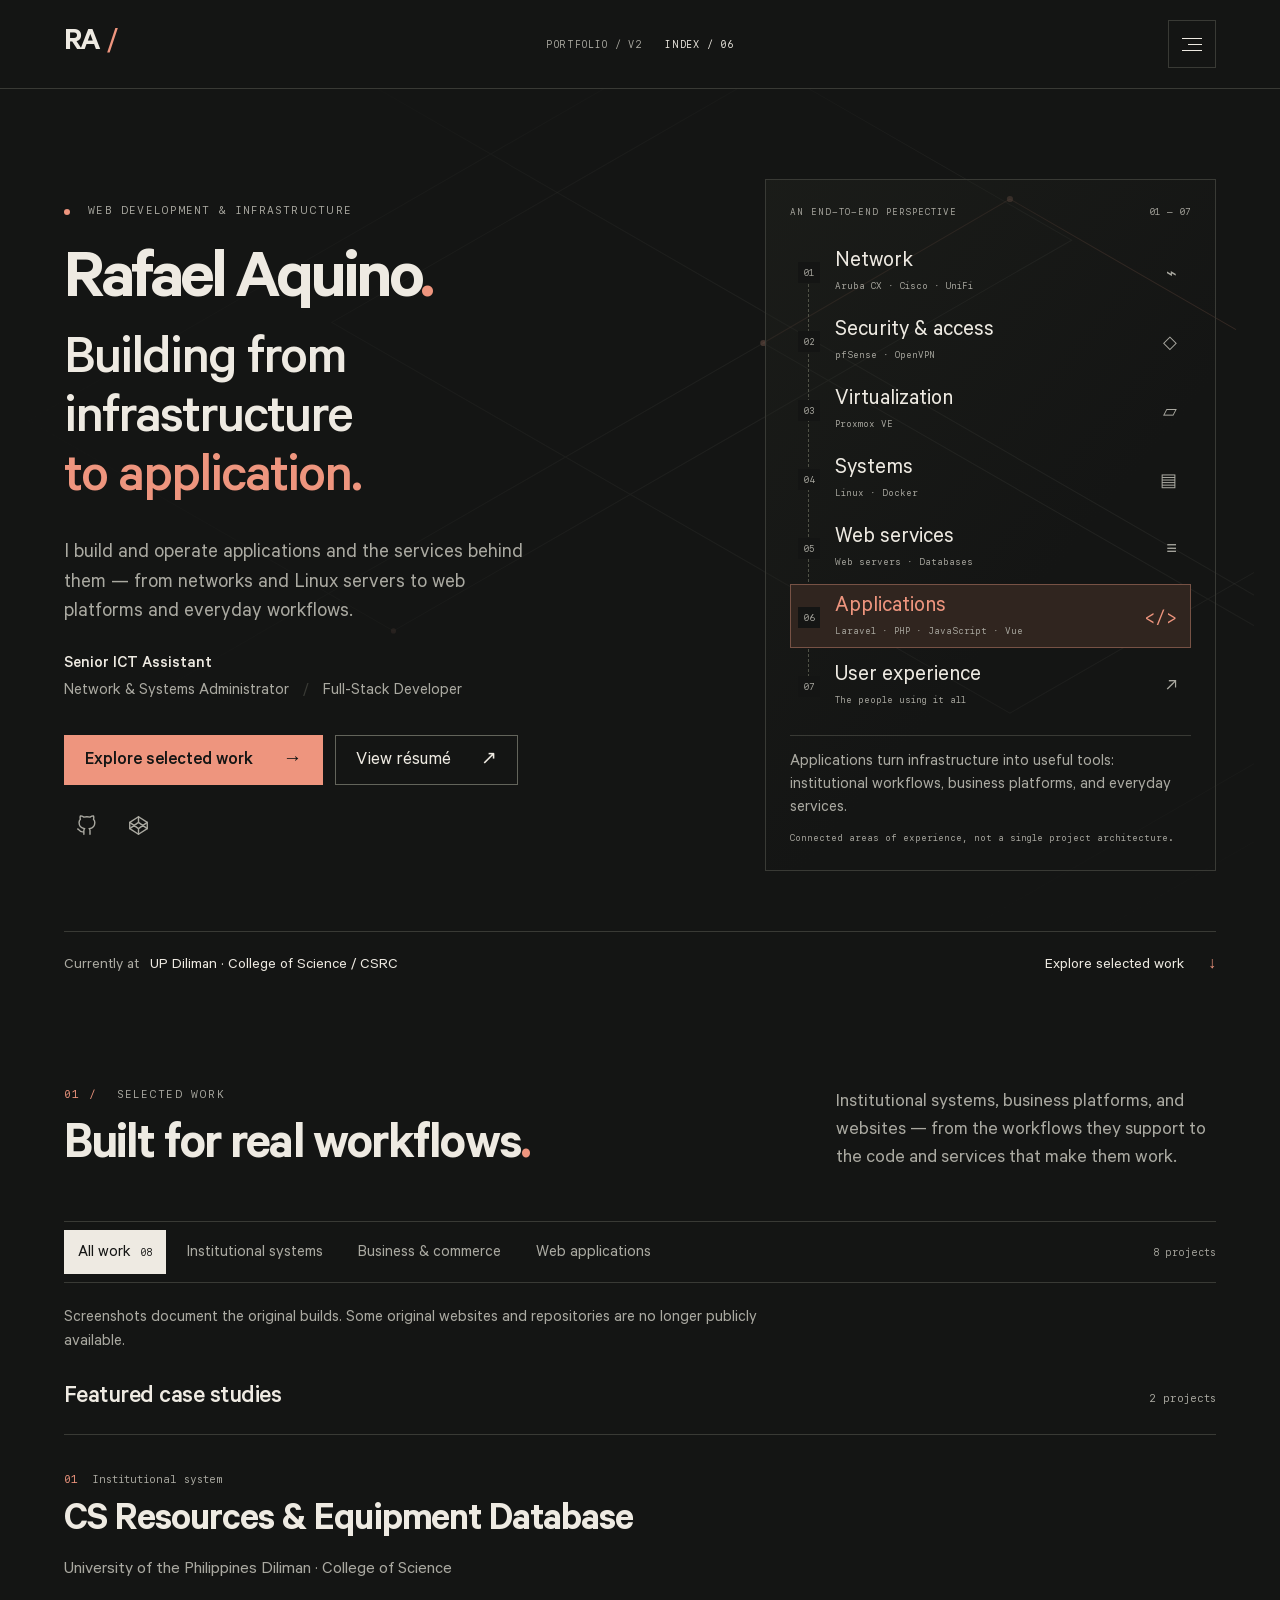
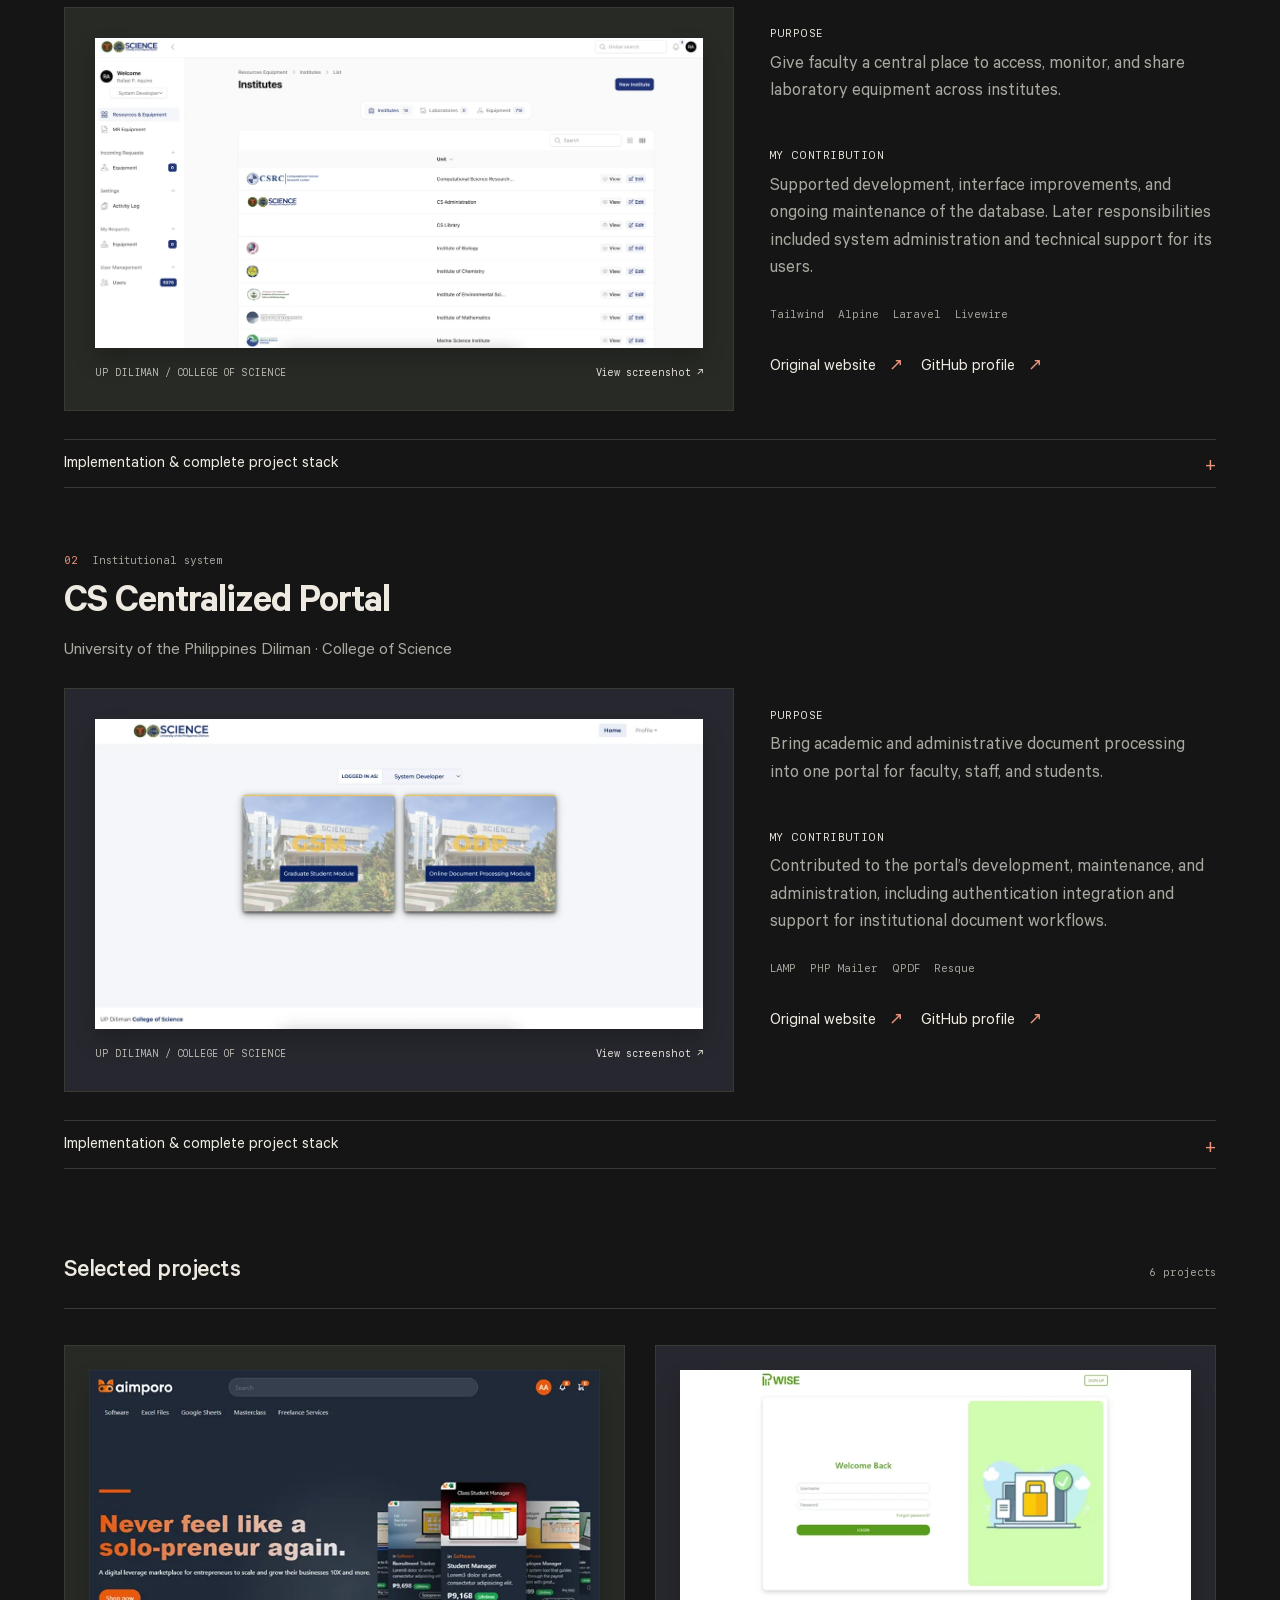
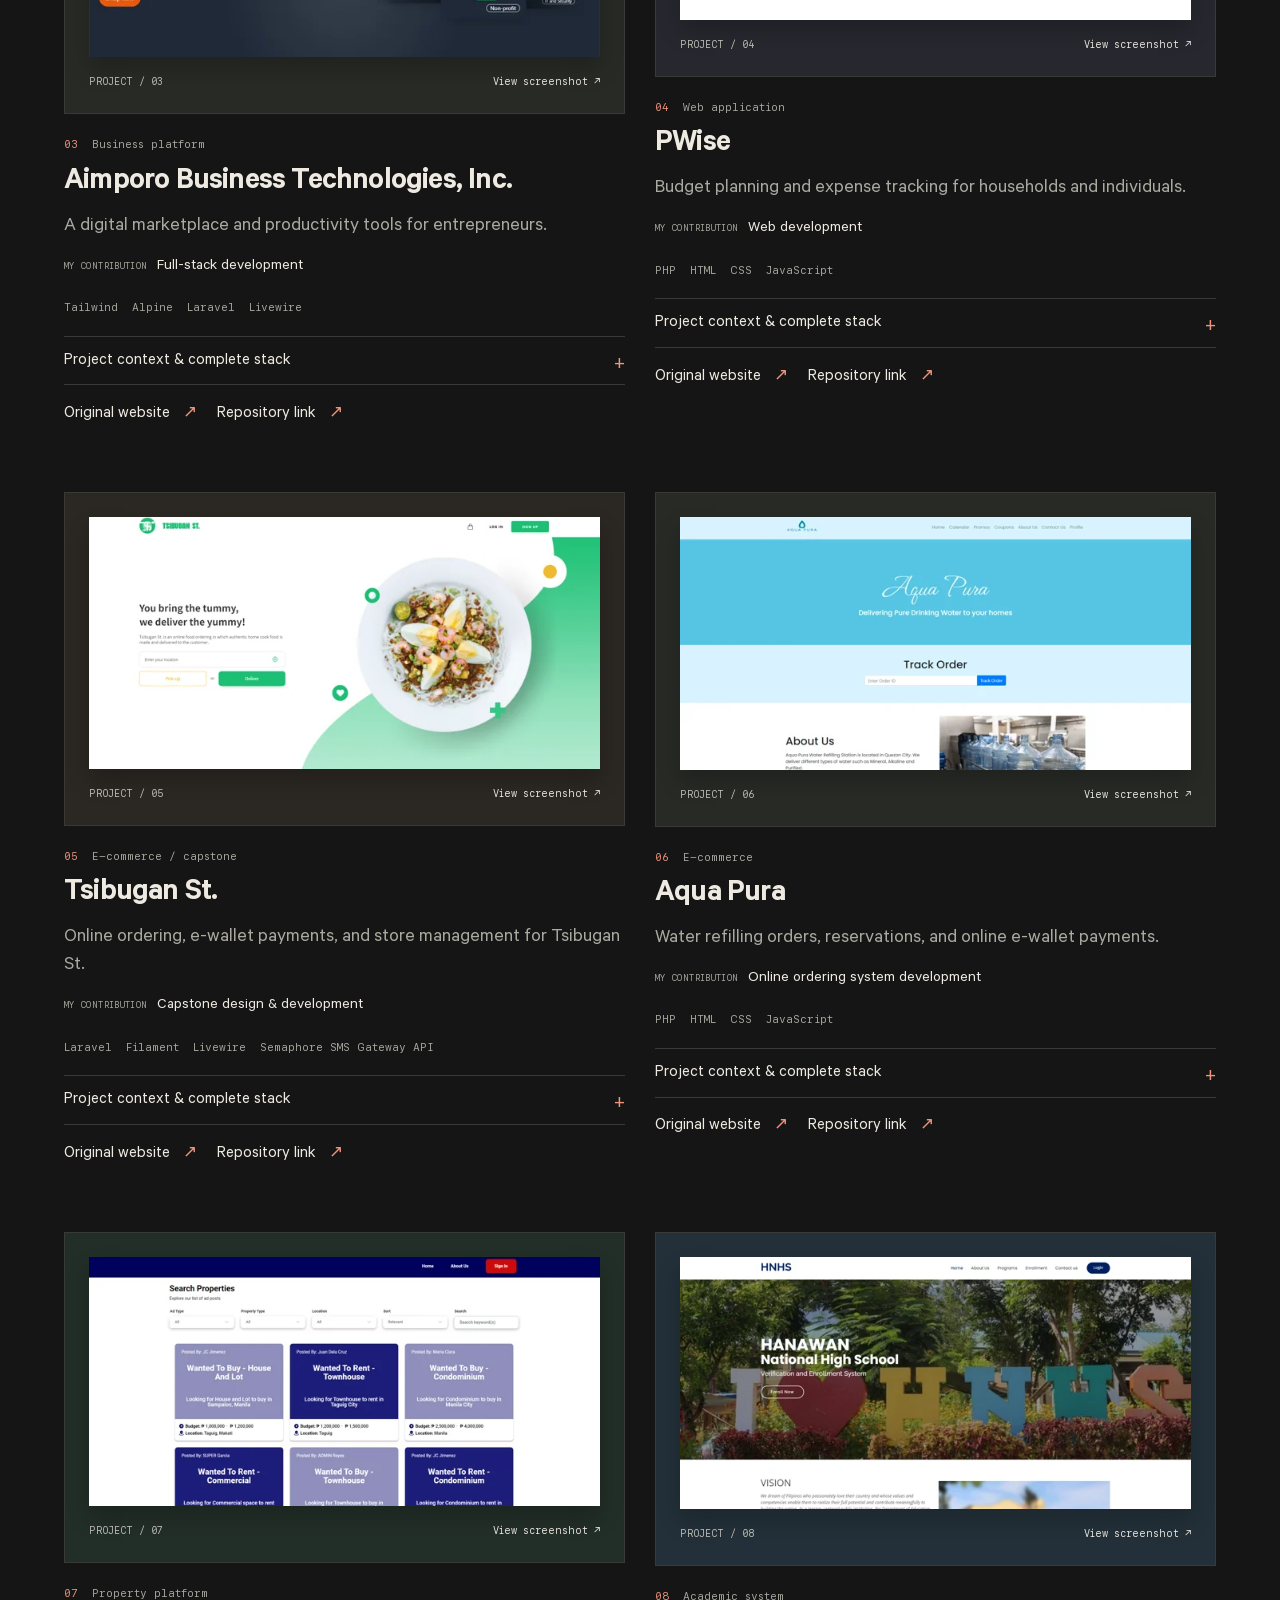
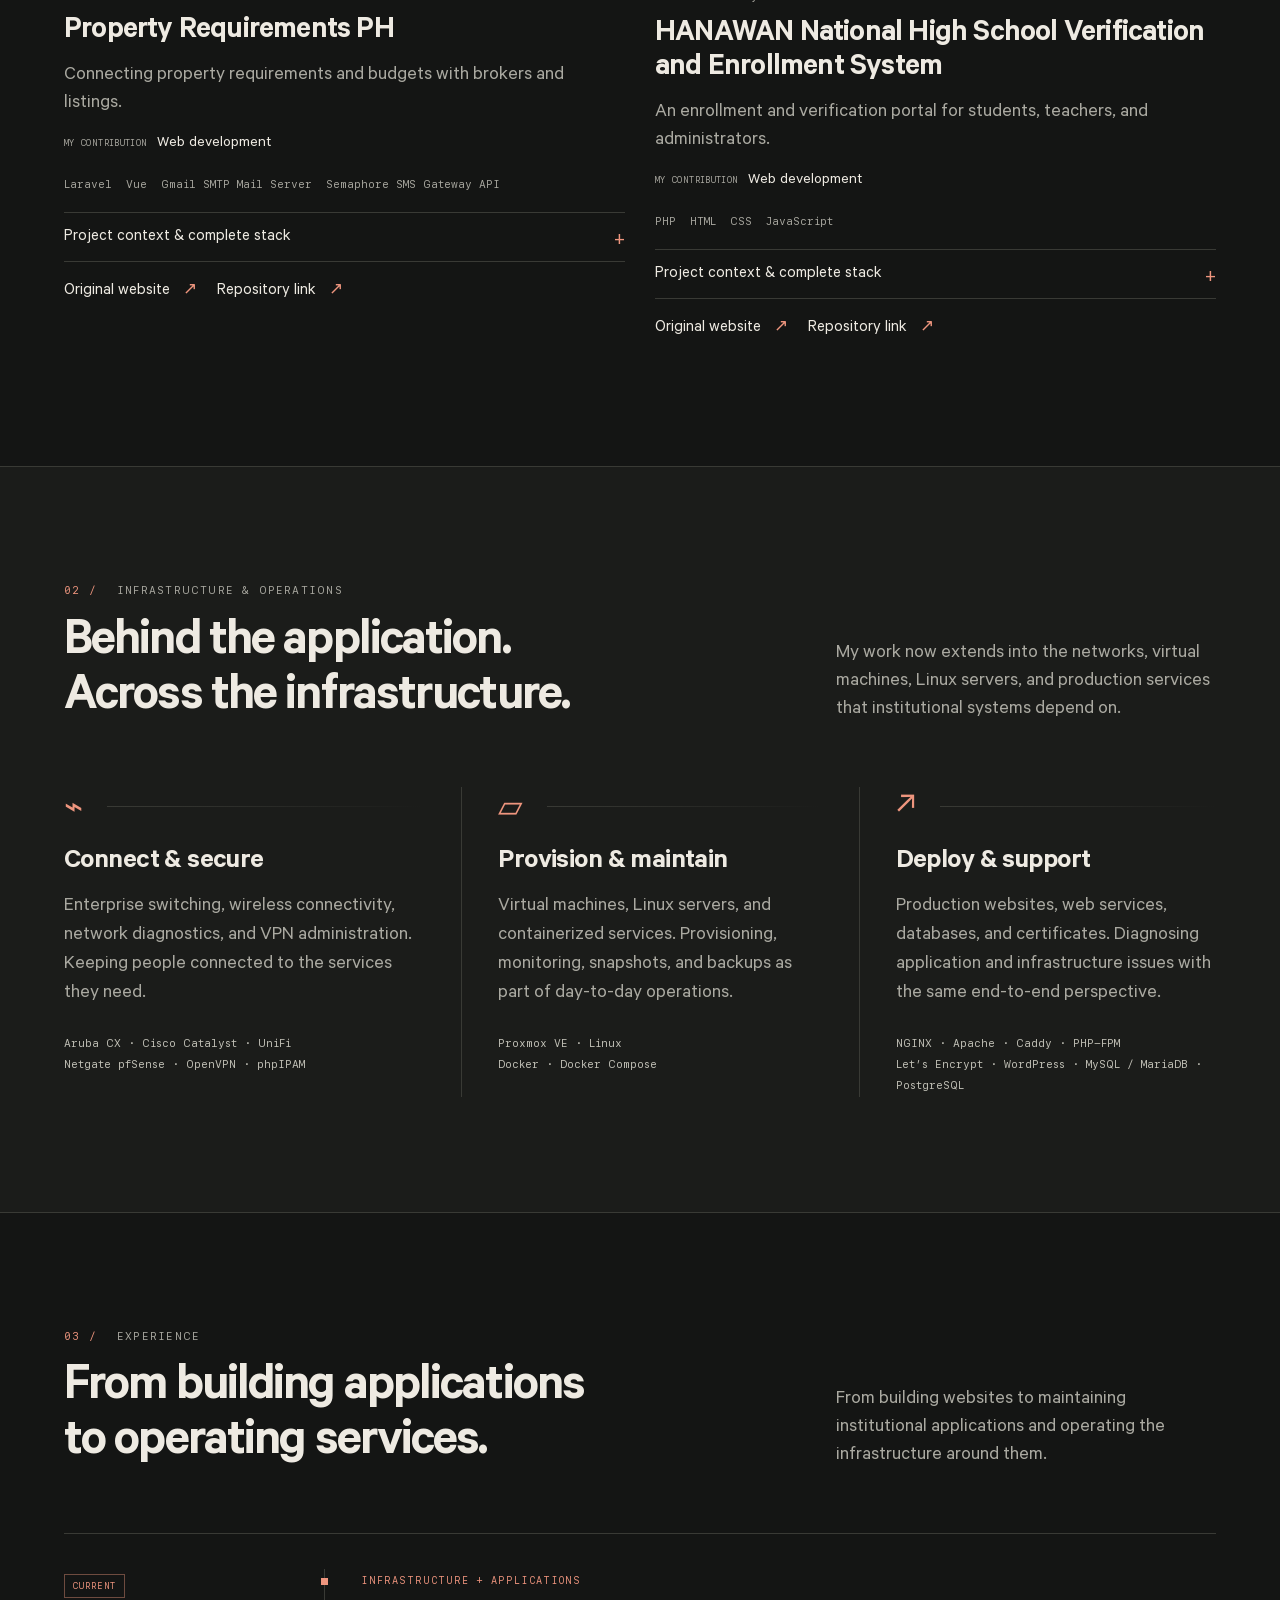
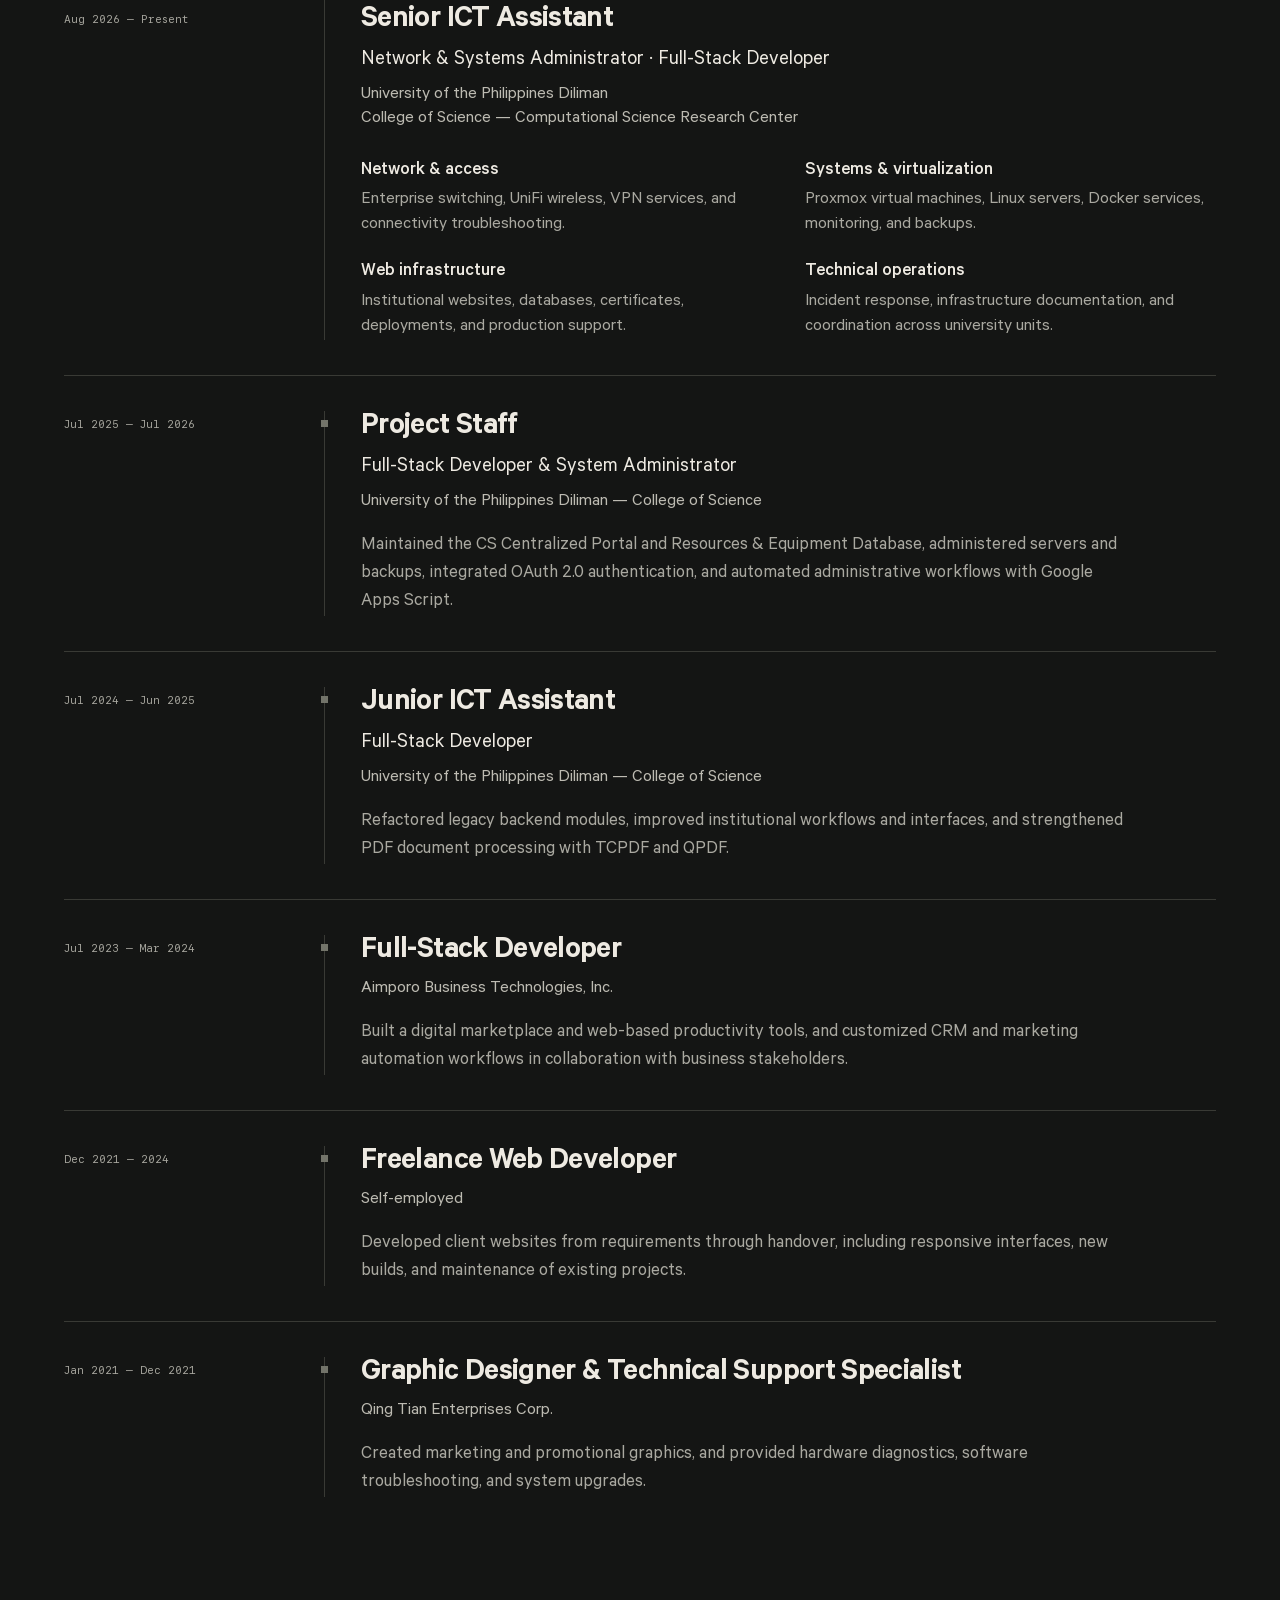
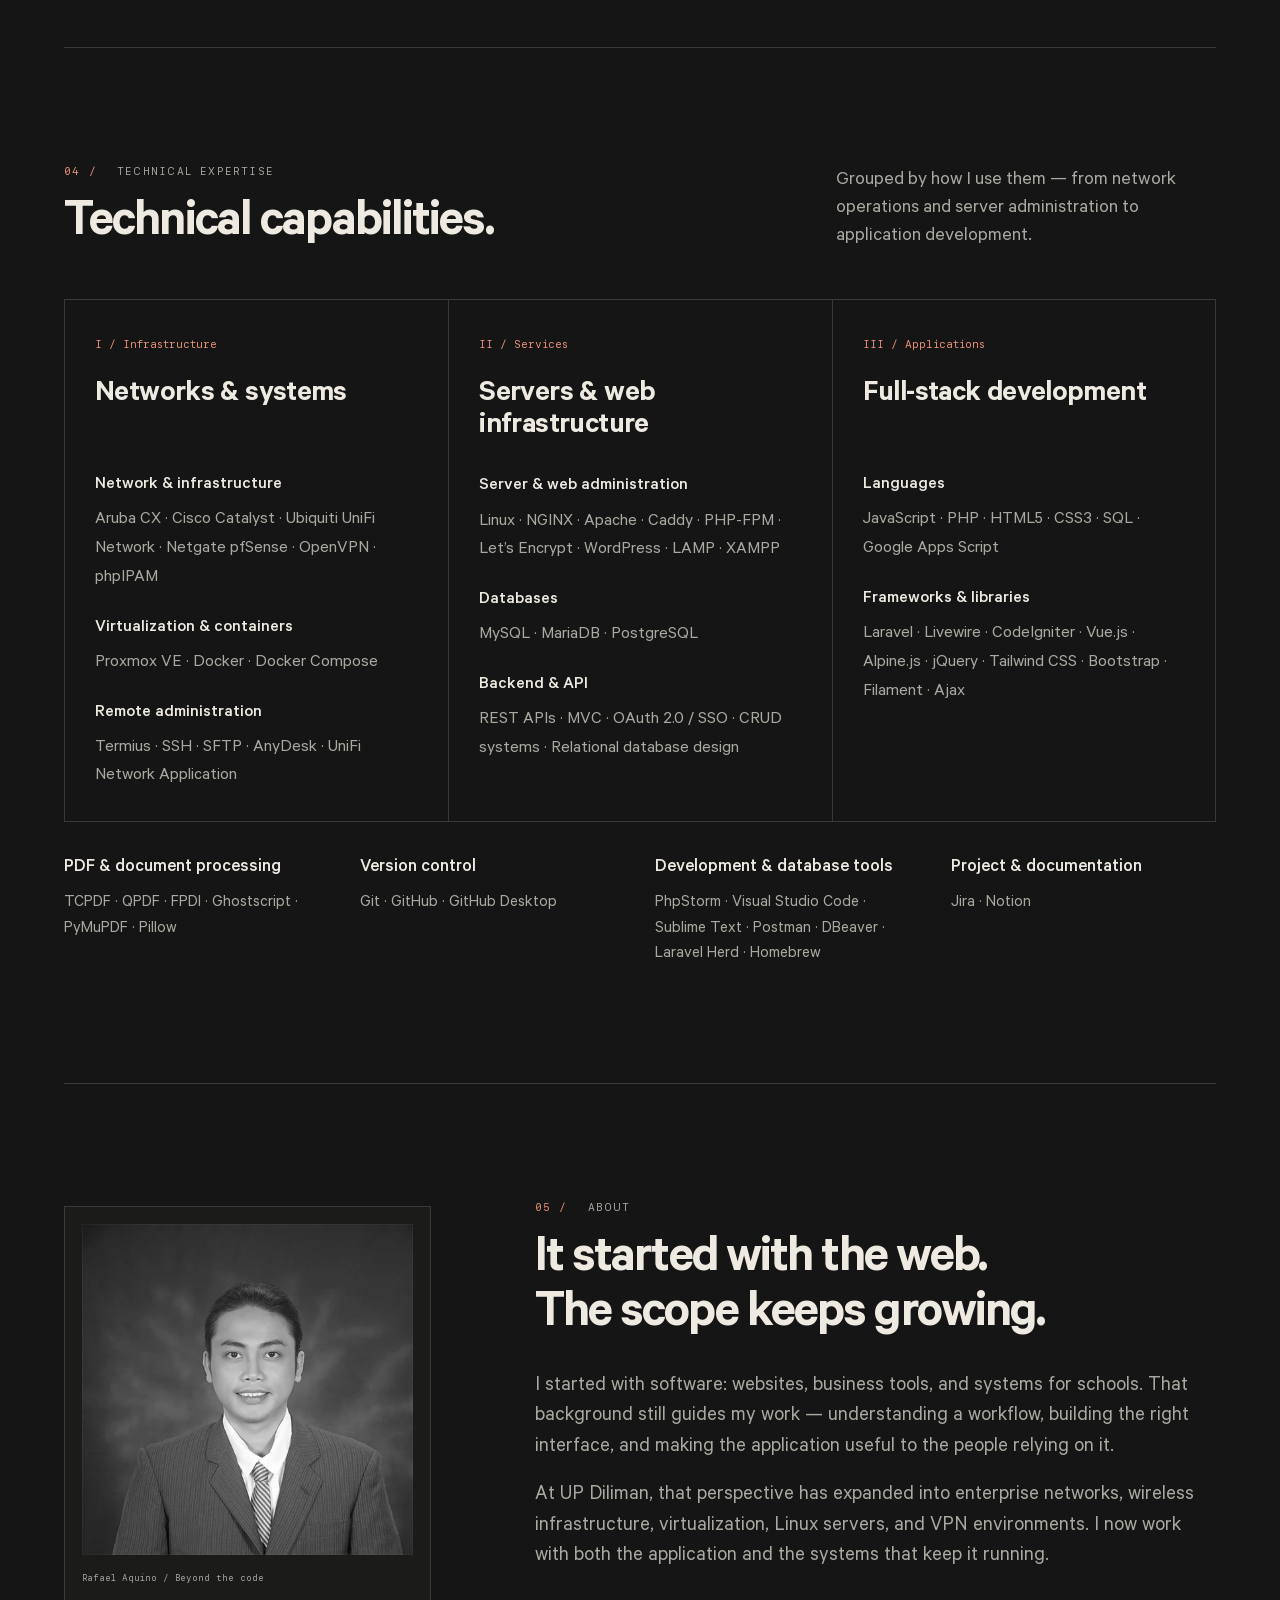
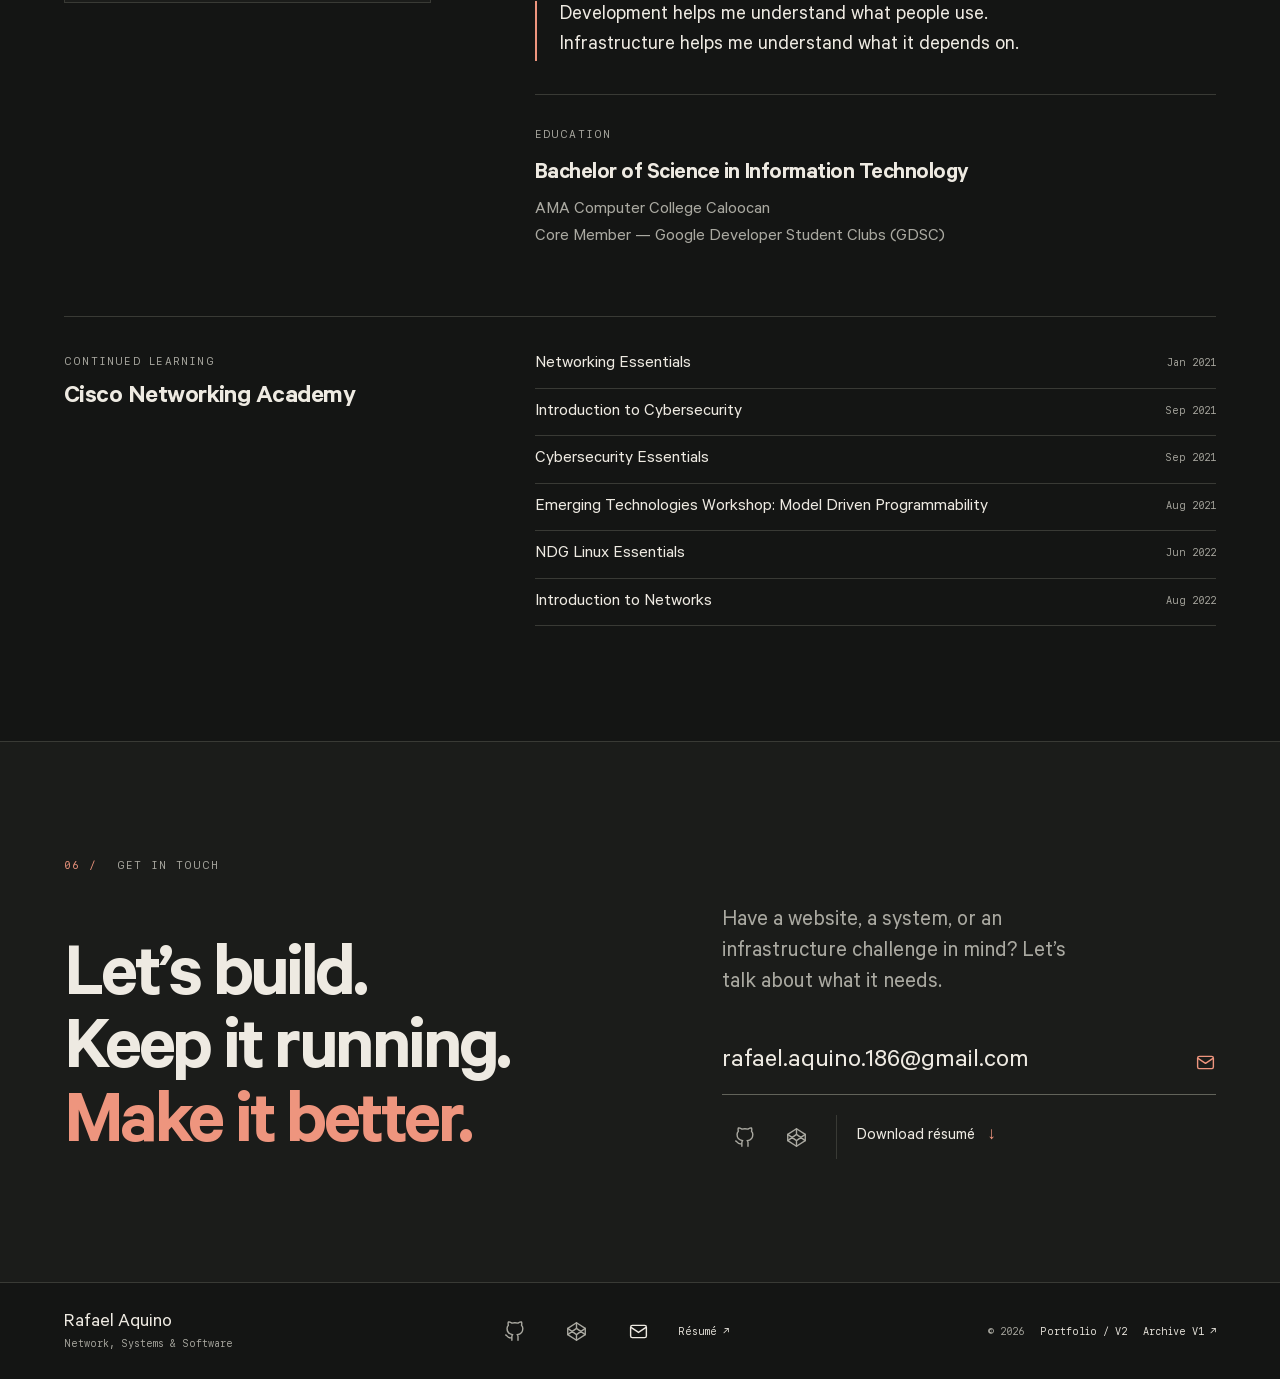
==== v2/index.html @ 892c983c "Refine V2 case studies and preserve the original portfolio archive Clarify professional positioning," ====
<!doctype html>
<html lang="en"><head>
<meta charset="utf-8"><meta name="viewport" content="width=device-width, initial-scale=1">
<title>Rafael Aquino — Portfolio V2</title>
<meta name="robots" content="noindex, follow">
<link rel="canonical" href="https://chrysippus2497.github.io/">
<meta http-equiv="refresh" content="0; url=../">
<script>location.replace('../' + location.search + location.hash);</script>
</head><body><p>Portfolio V2 is the current portfolio. <a href="../">Continue to Rafael Aquino’s portfolio</a>.</p></body></html>
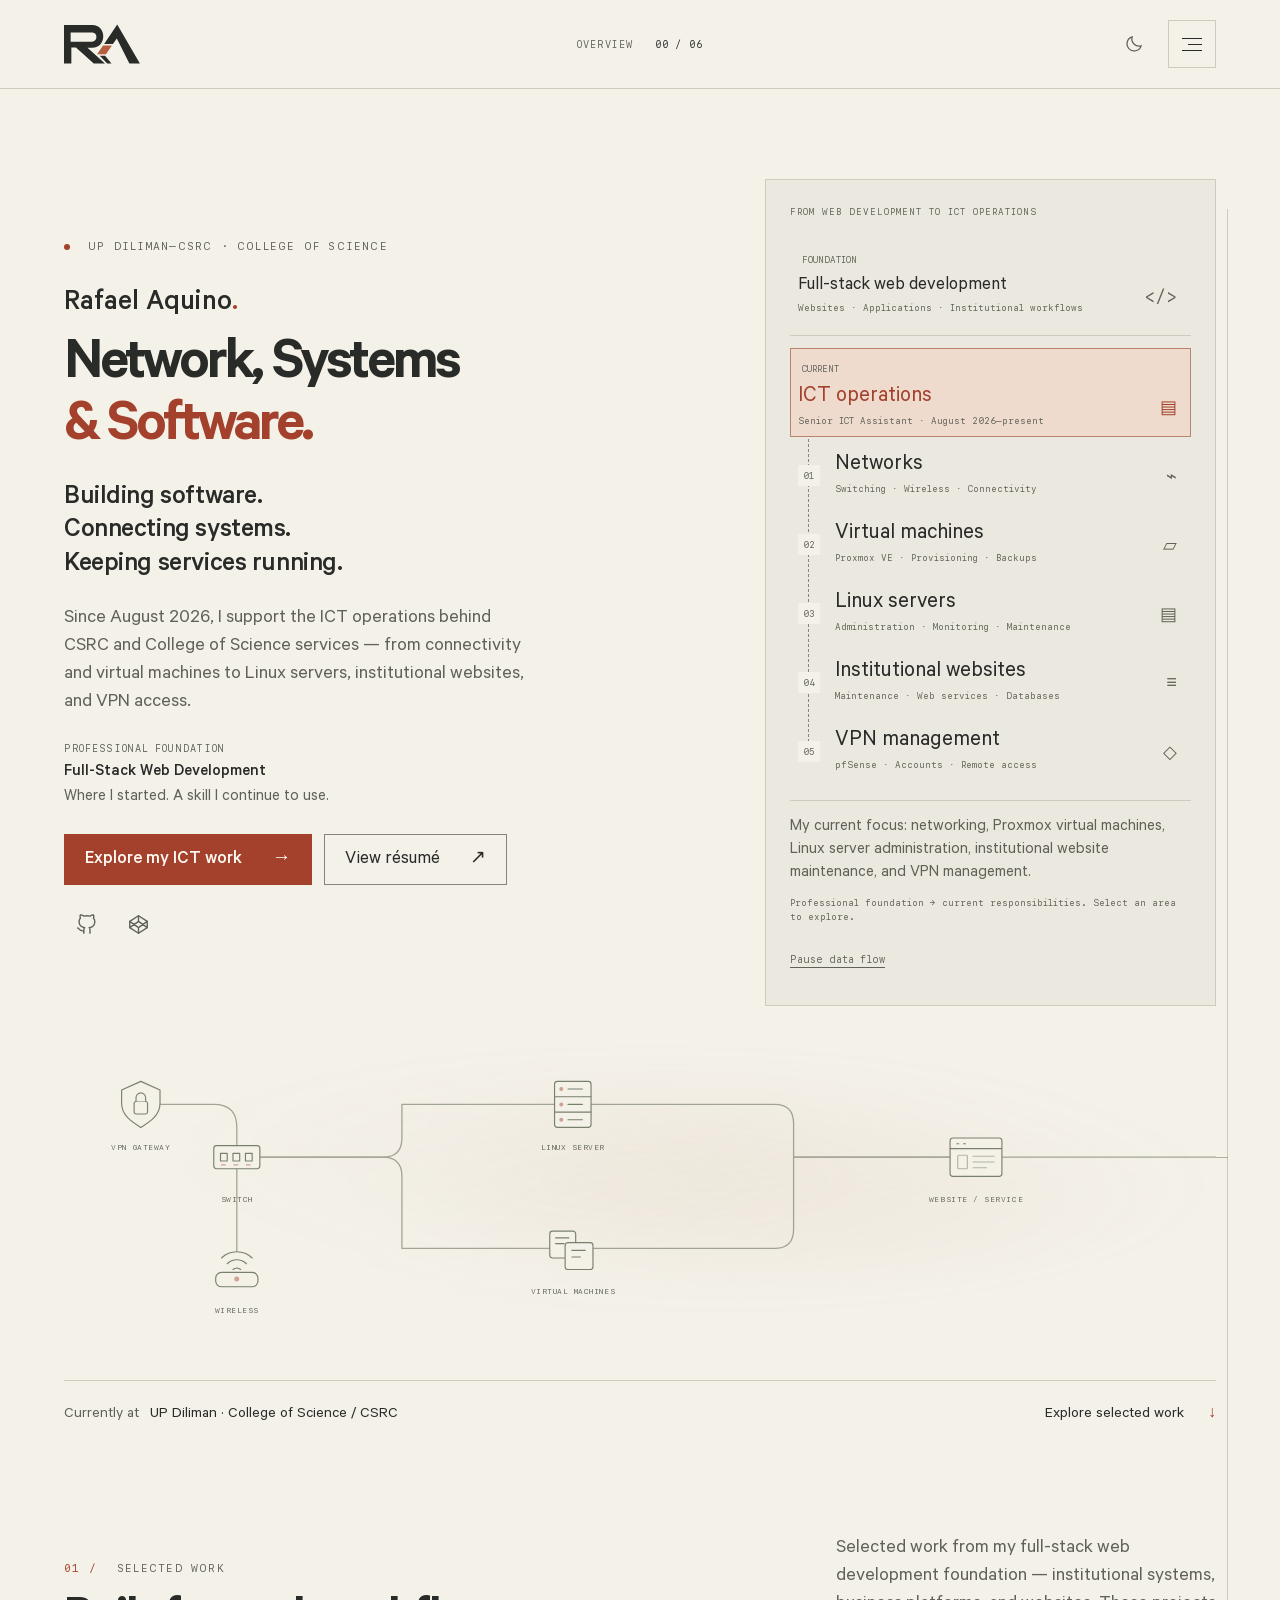
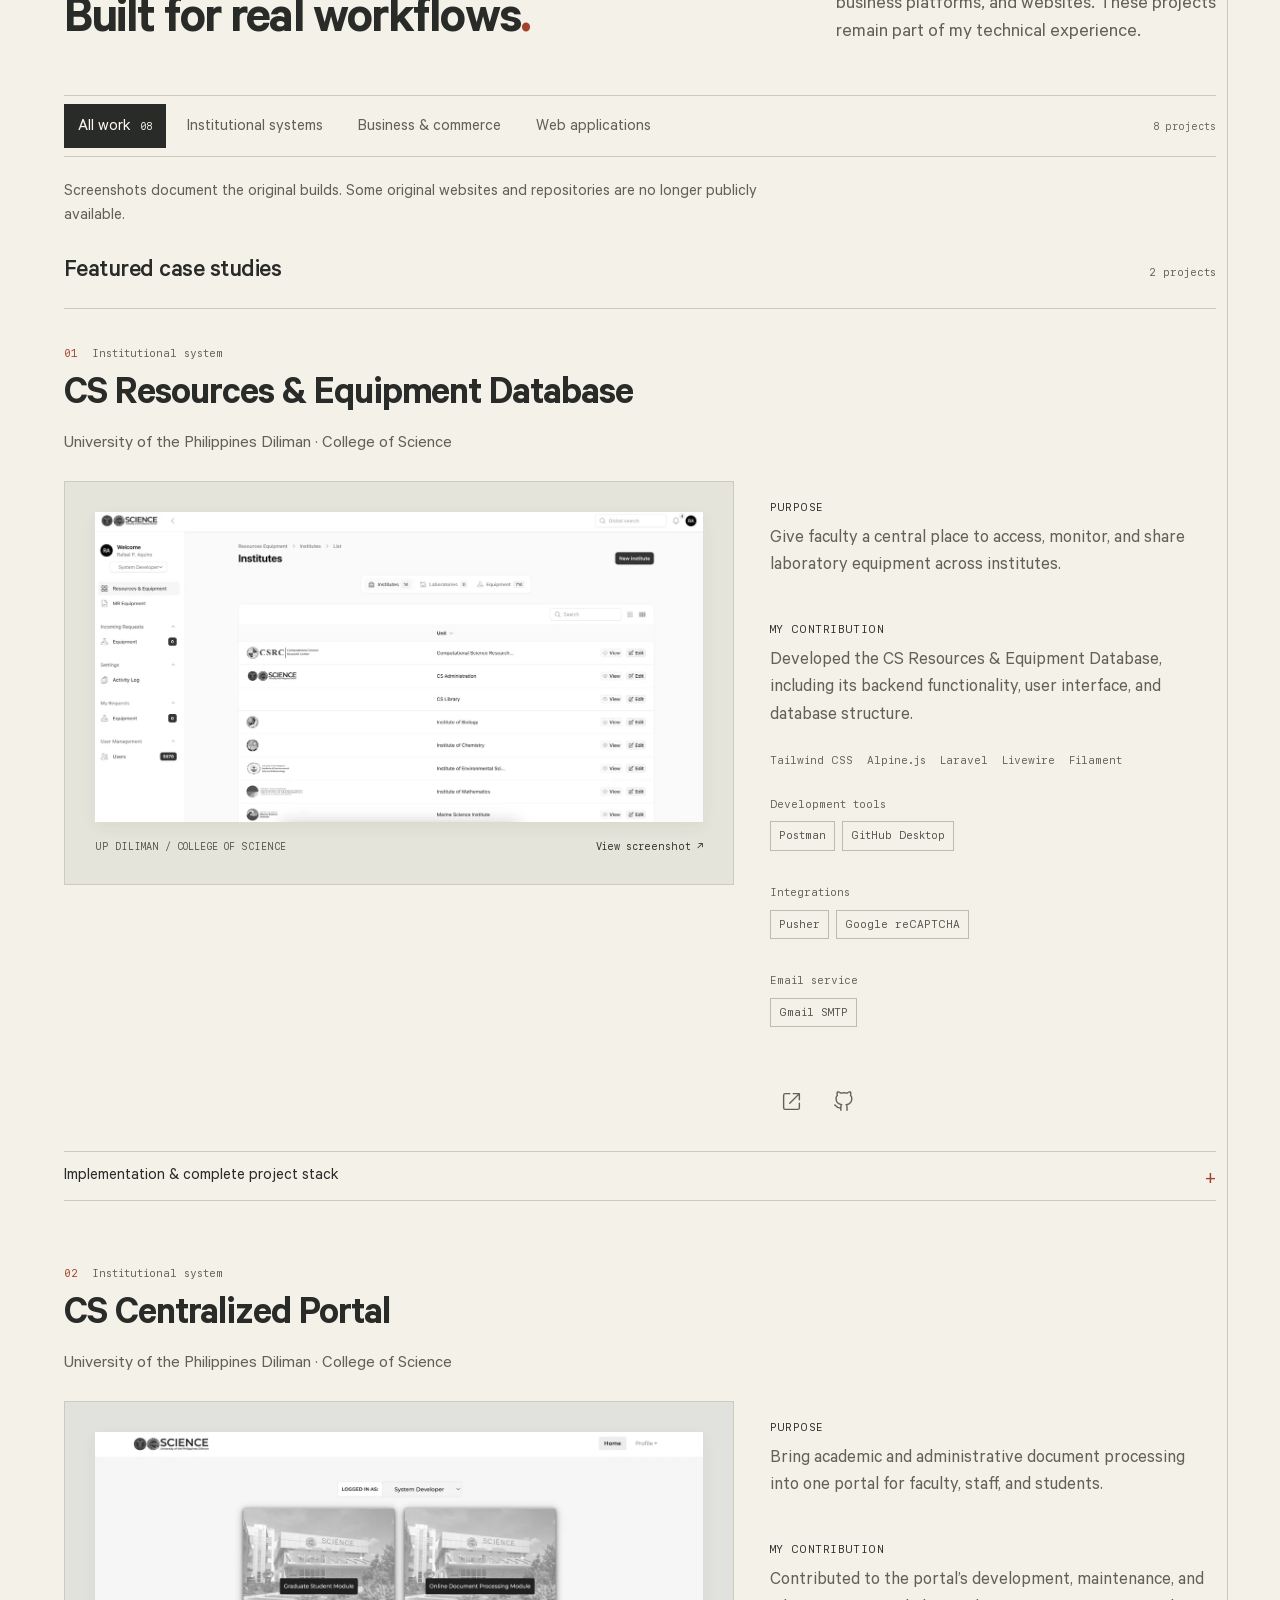
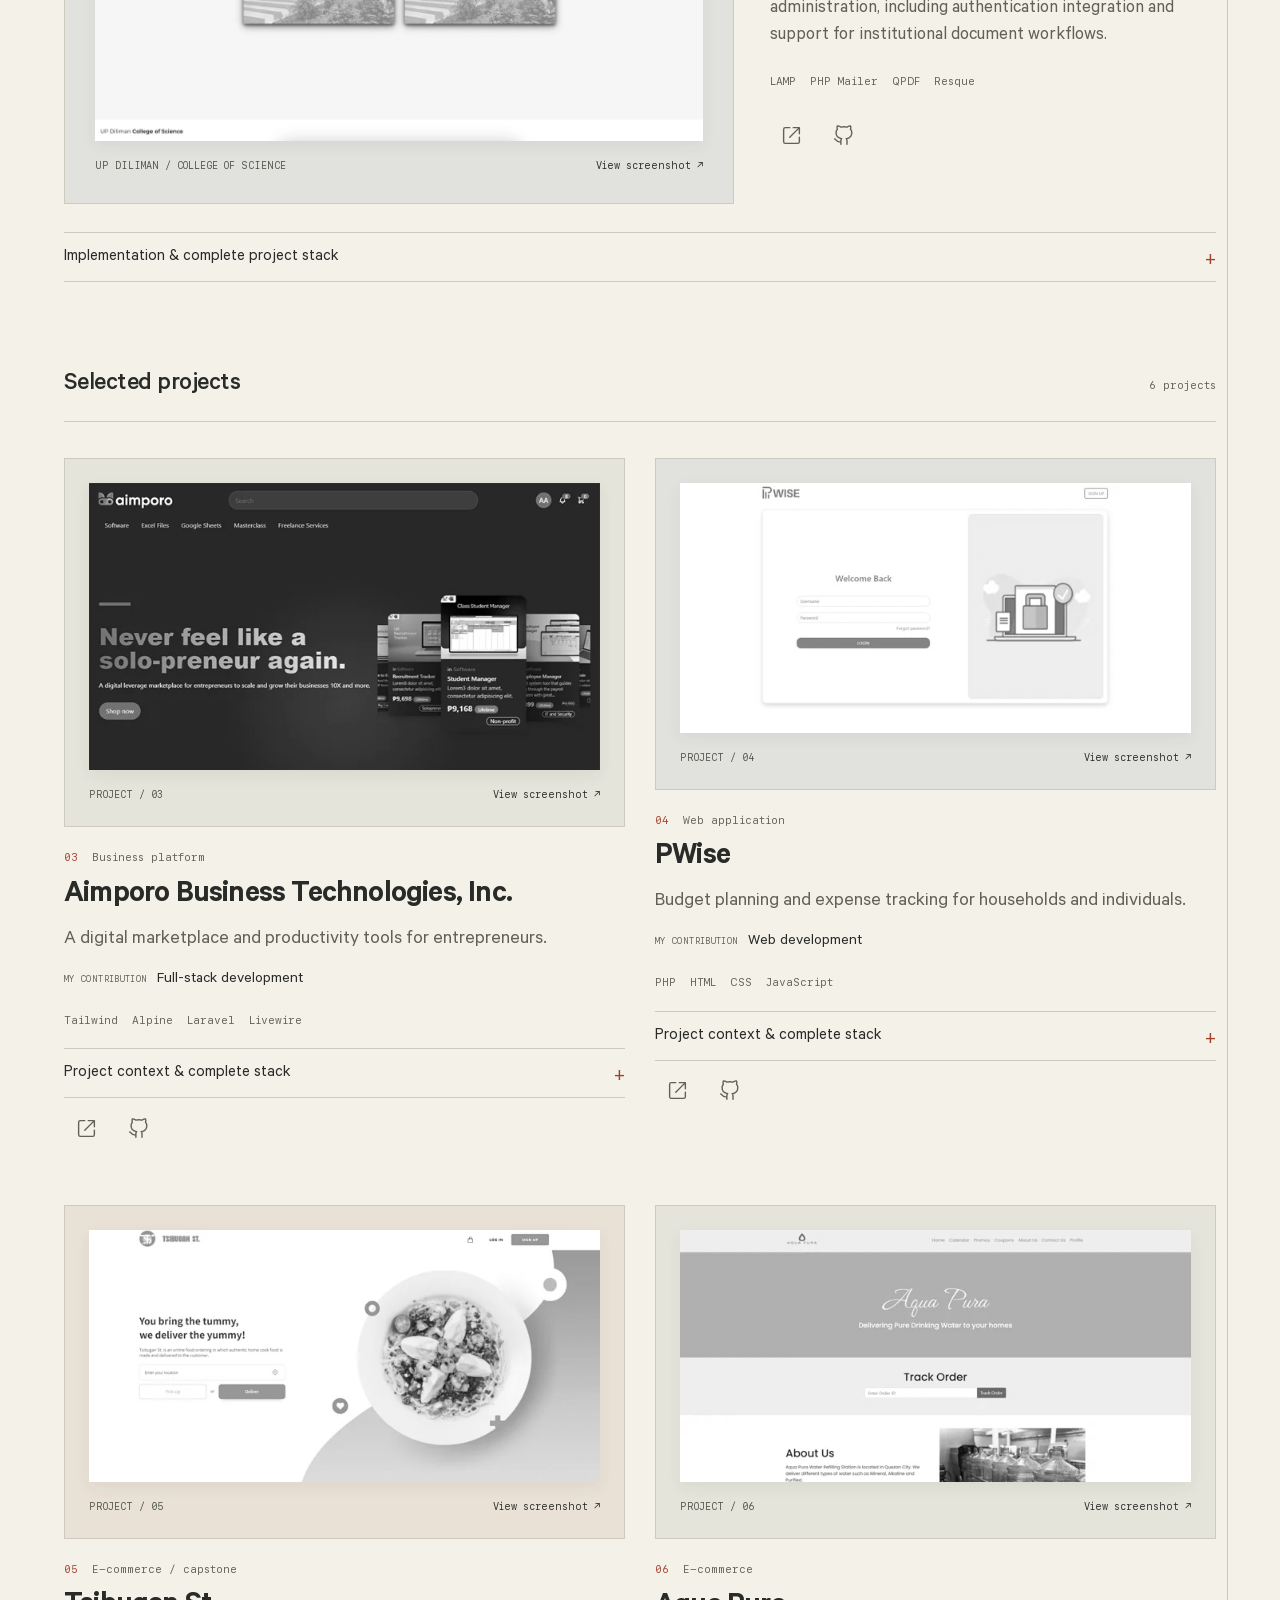
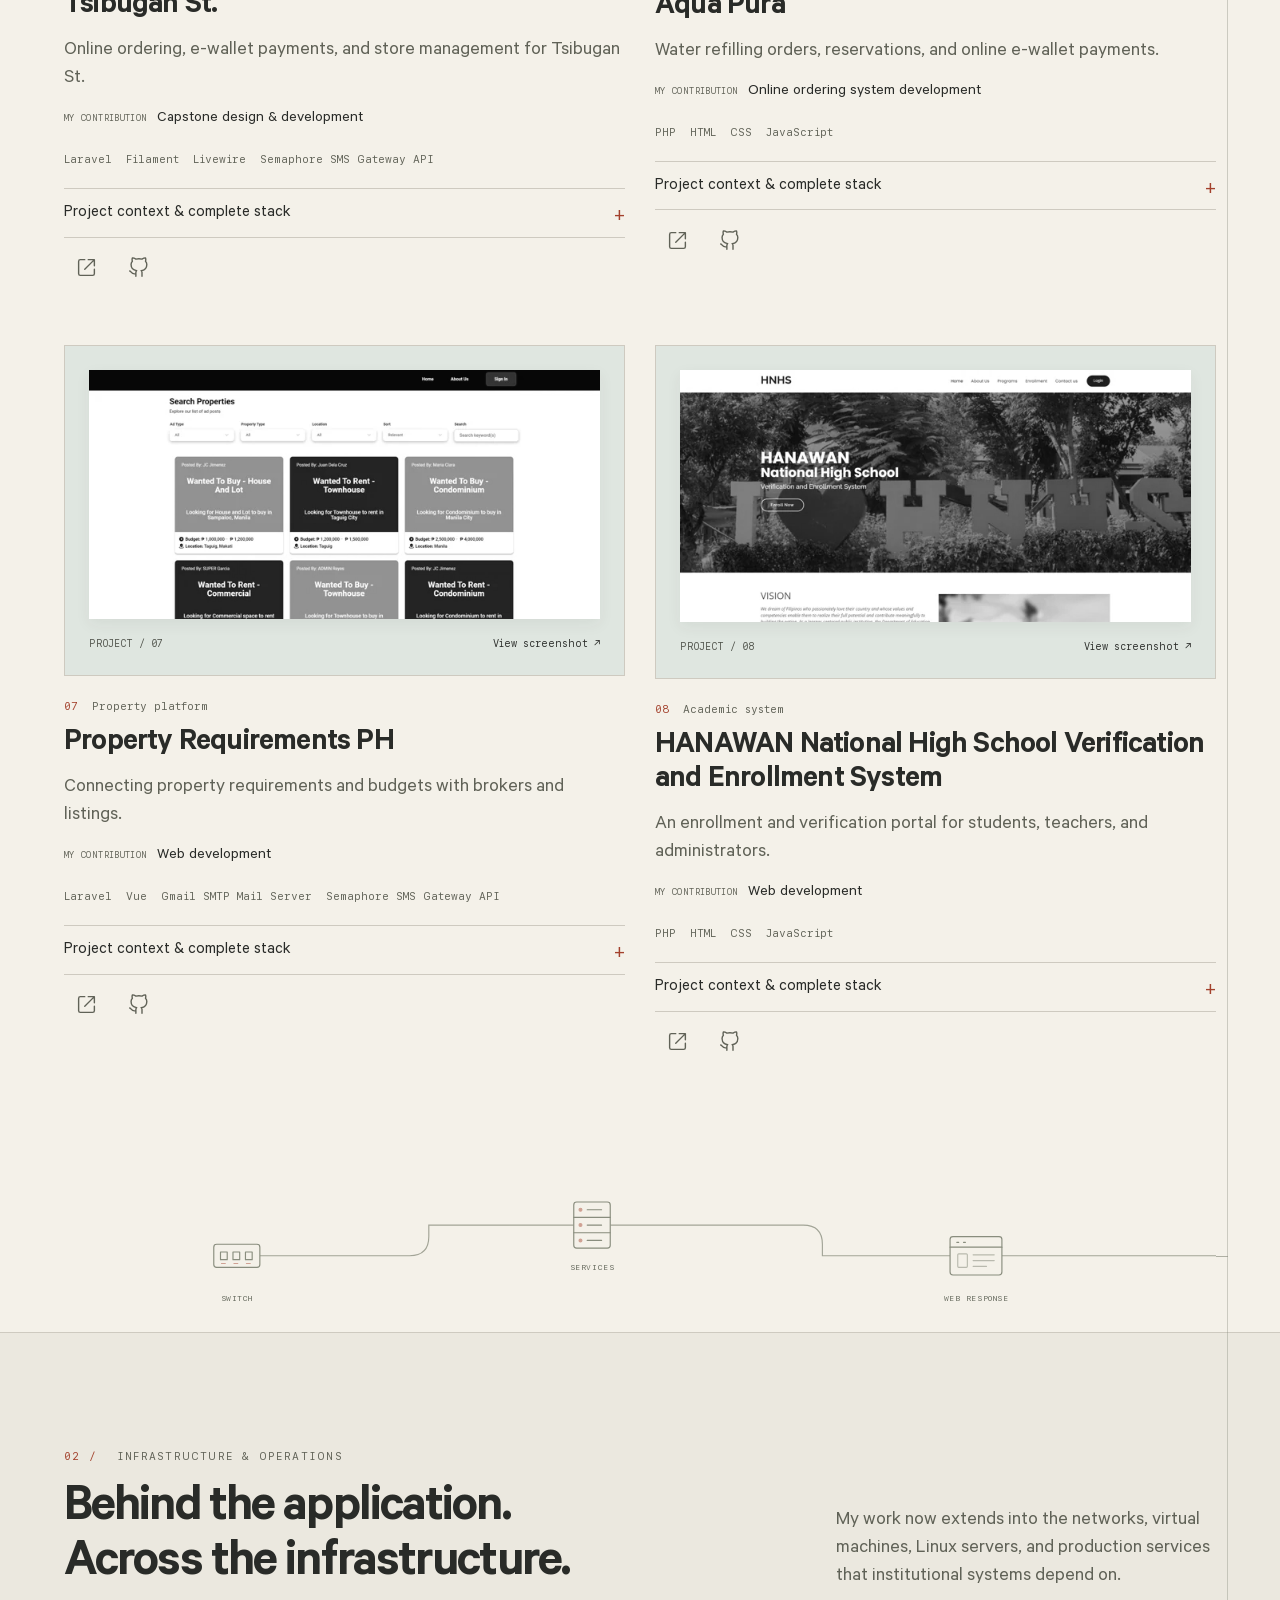
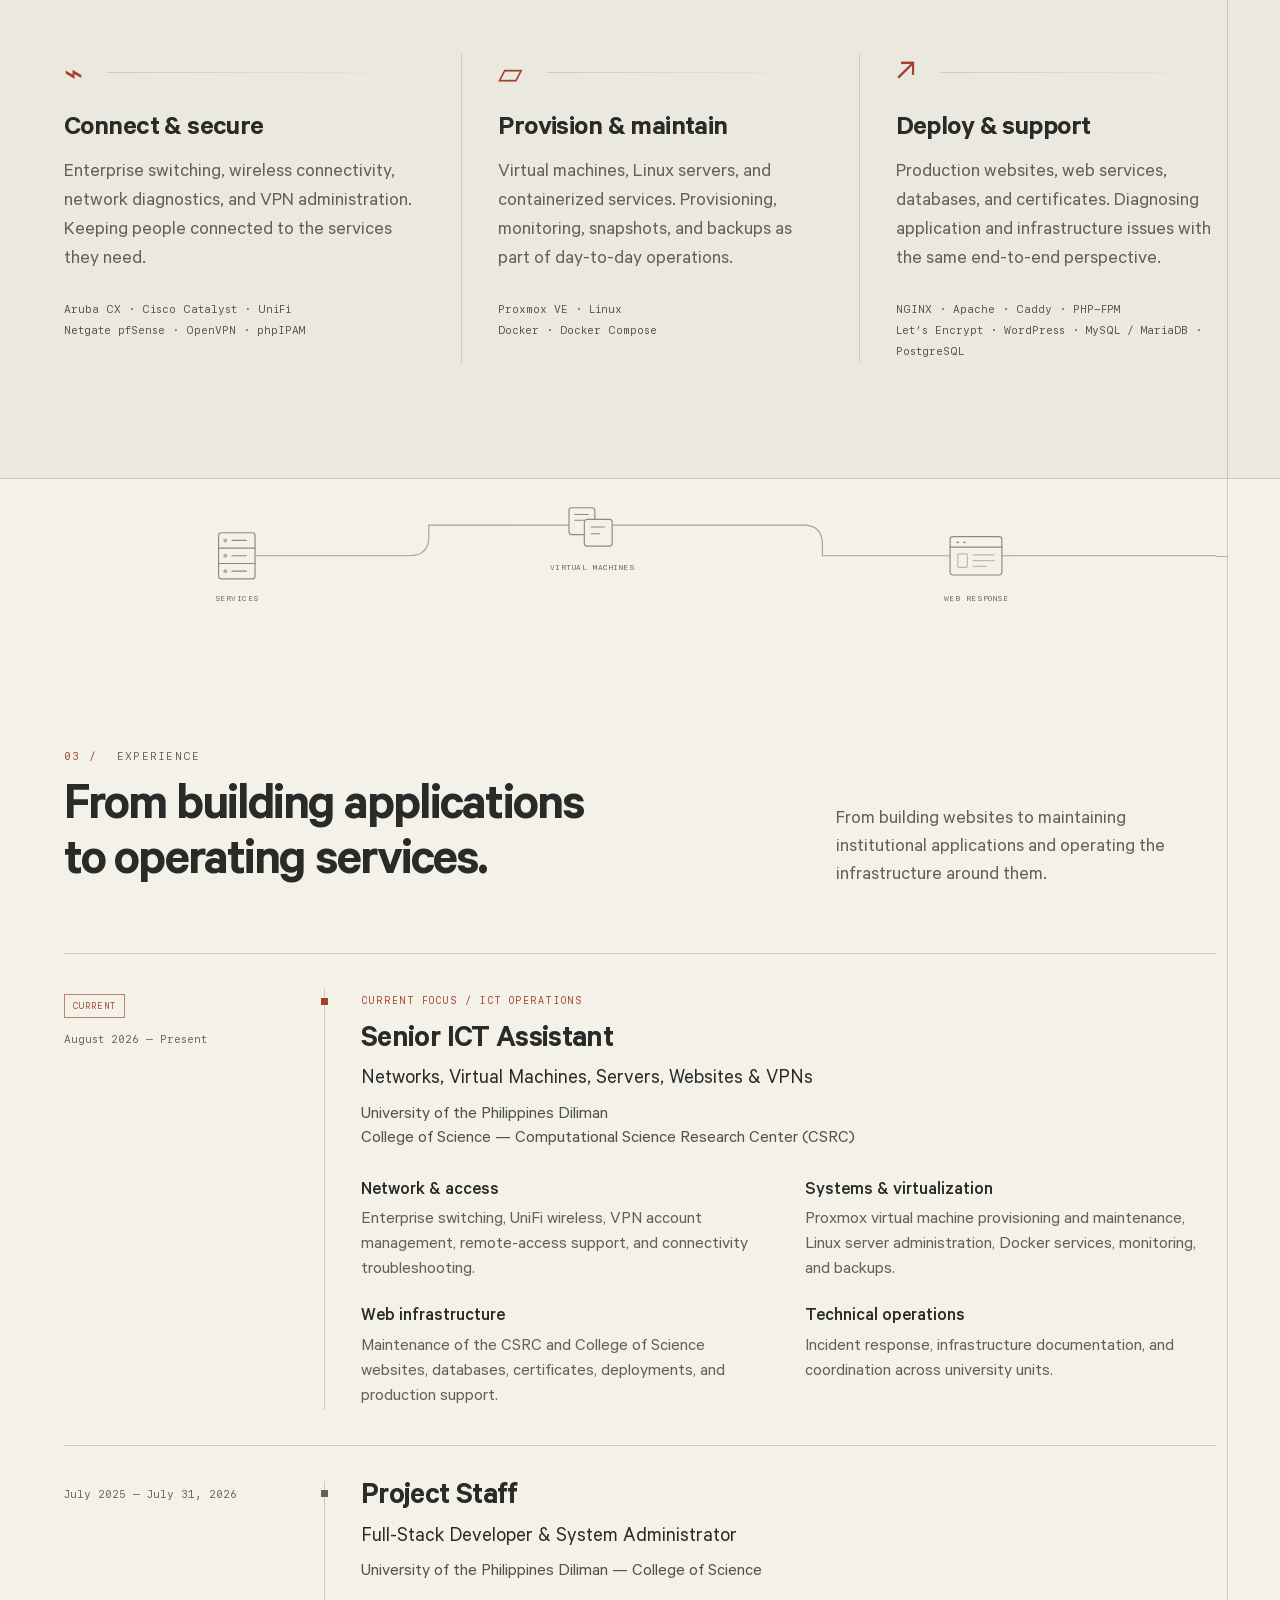
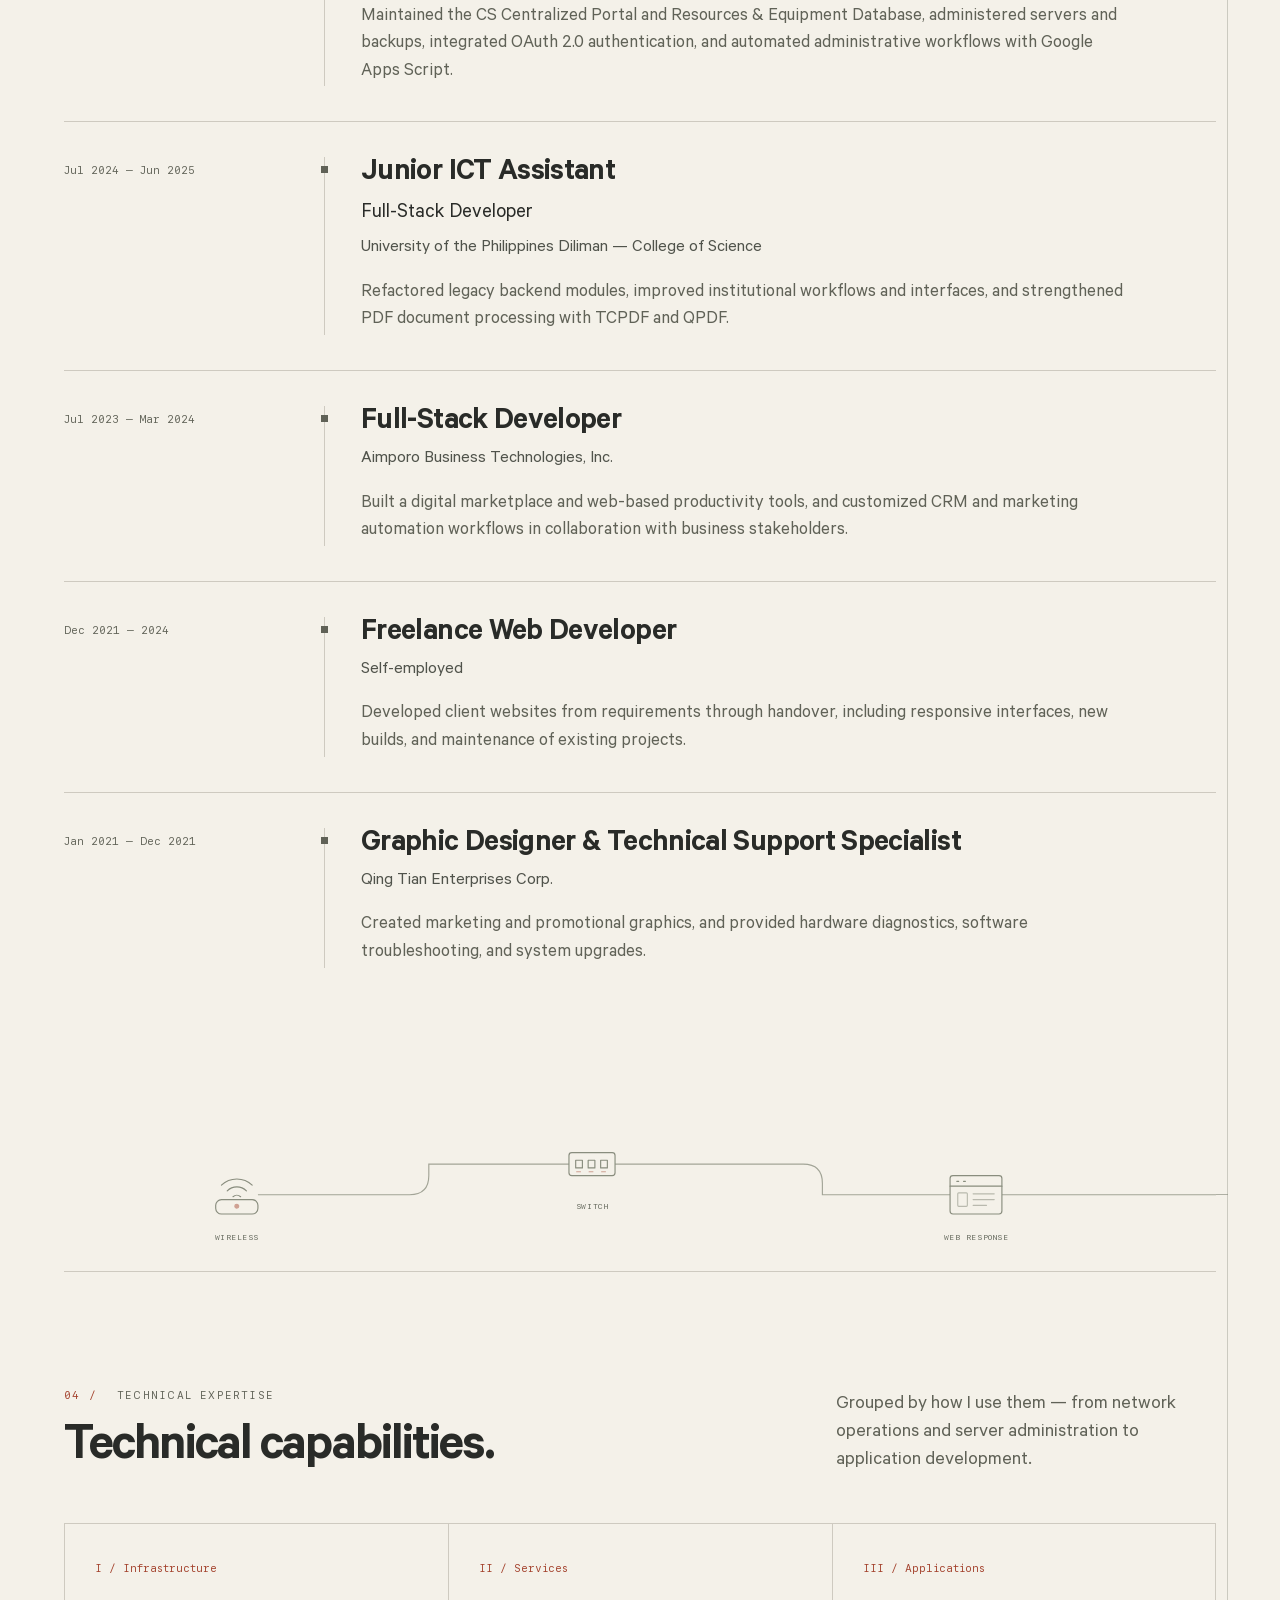
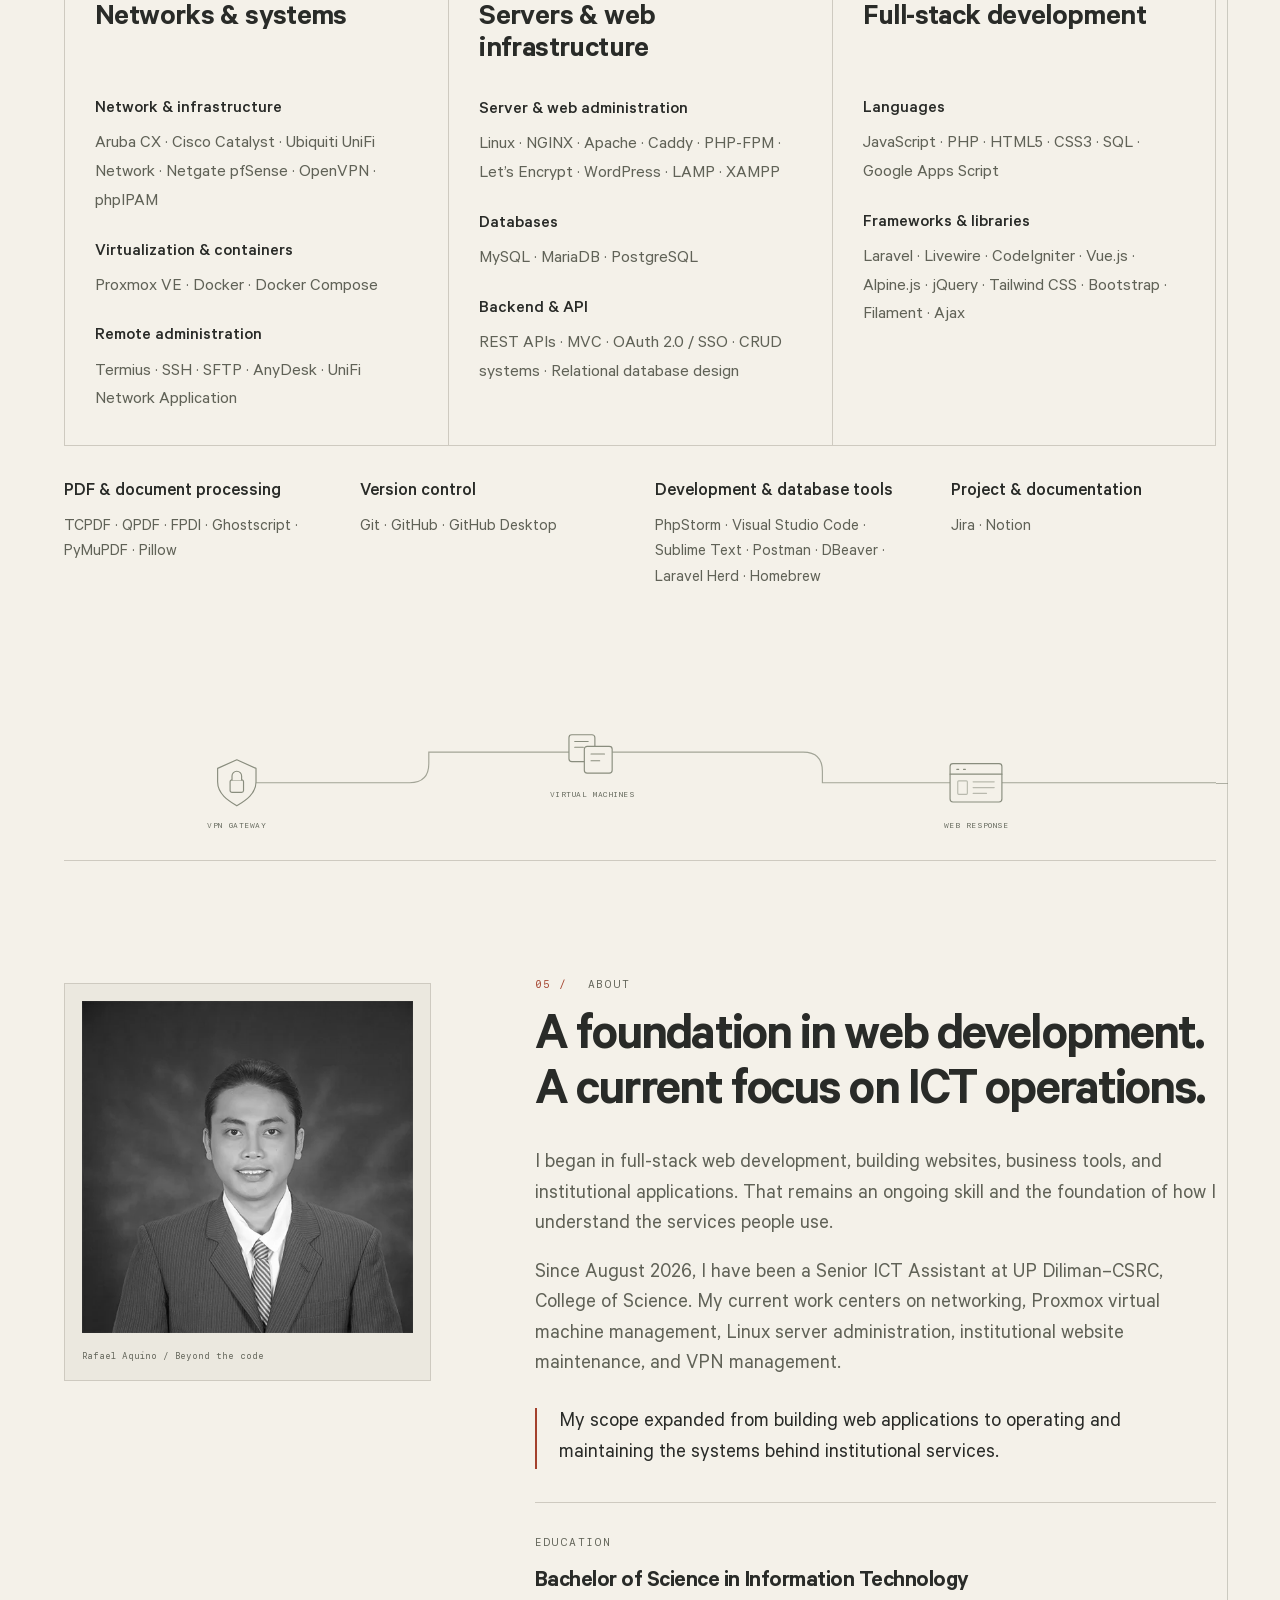
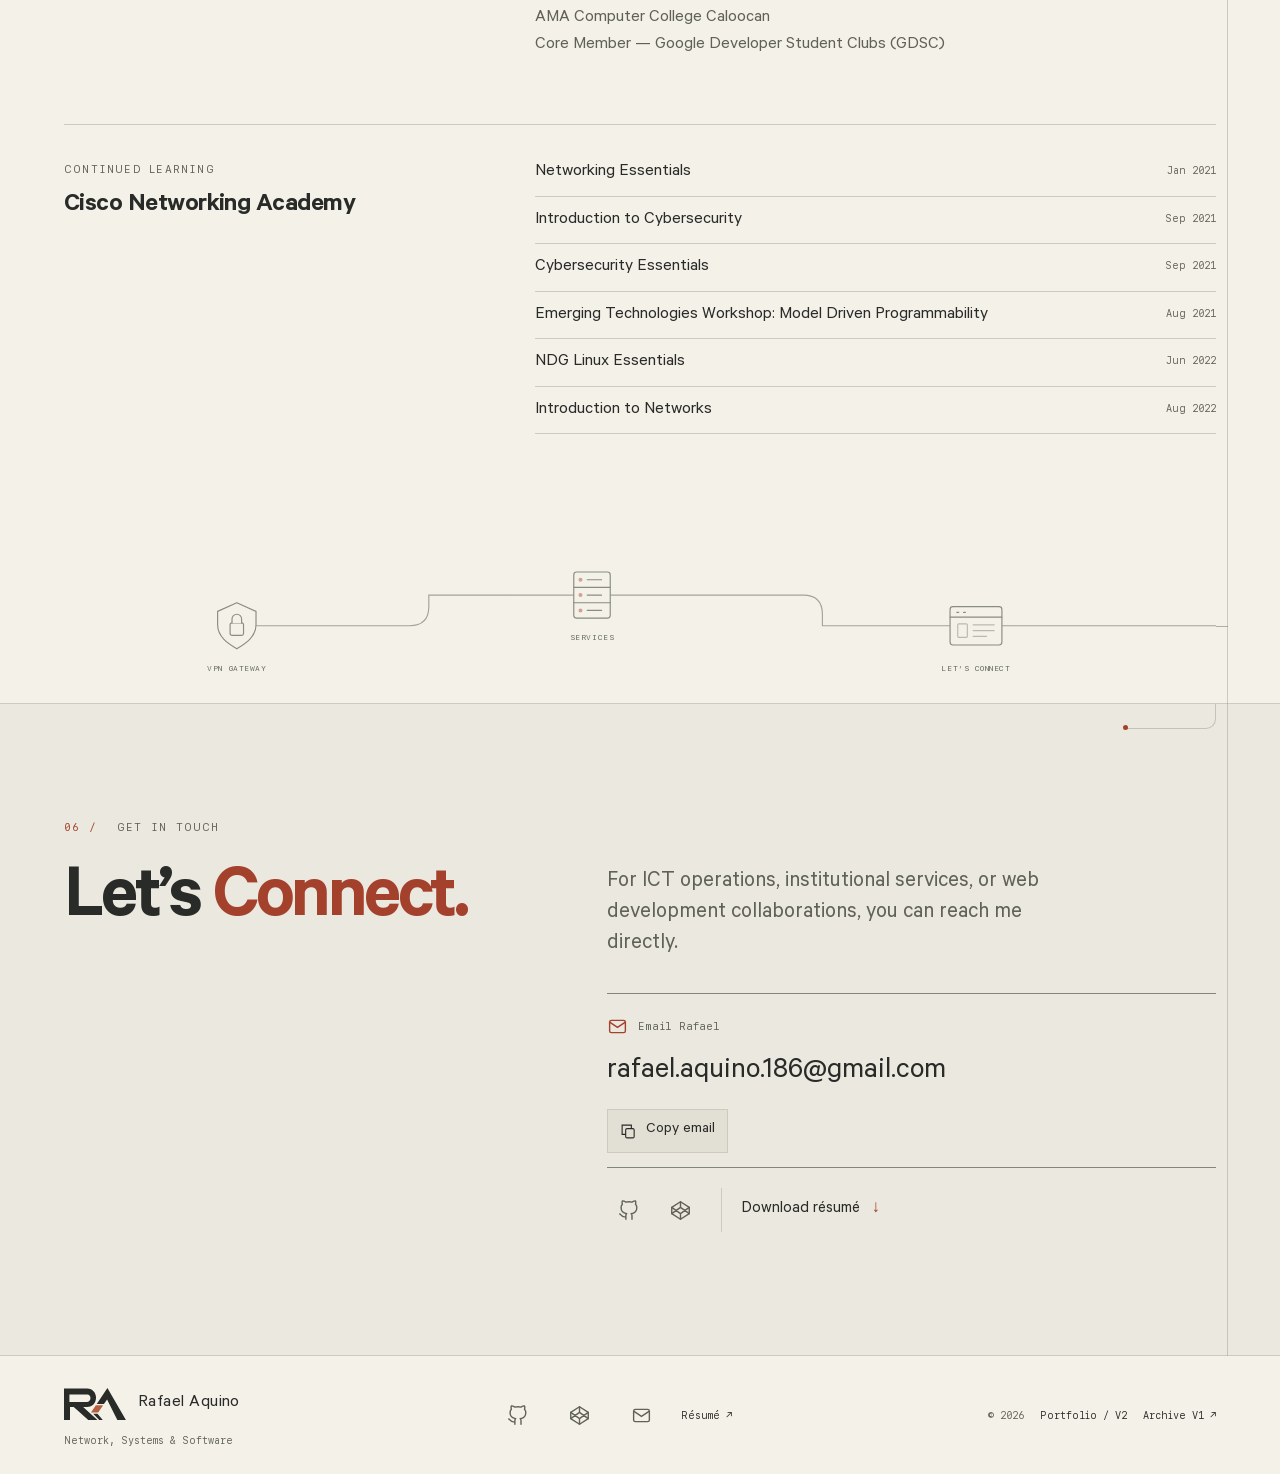
==== commit db2622c0: "Apply approved RA Offset identity and matching favicon set" ====
--- a/v2/index.html
+++ b/v2/index.html
@@ -6,4 +6,7 @@
 <link rel="canonical" href="https://chrysippus2497.github.io/">
 <meta http-equiv="refresh" content="0; url=../">
 <script>location.replace('../' + location.search + location.hash);</script>
+<link rel="icon" href="../images/brand/favicon.ico" sizes="16x16 32x32 48x48">
+    <link rel="icon" type="image/svg+xml" href="../images/brand/favicon.svg" sizes="any">
+    <link rel="apple-touch-icon" href="../images/brand/apple-touch-icon.png" sizes="180x180">
 </head><body><p>Portfolio V2 is the current portfolio. <a href="../">Continue to Rafael Aquino’s portfolio</a>.</p></body></html>
